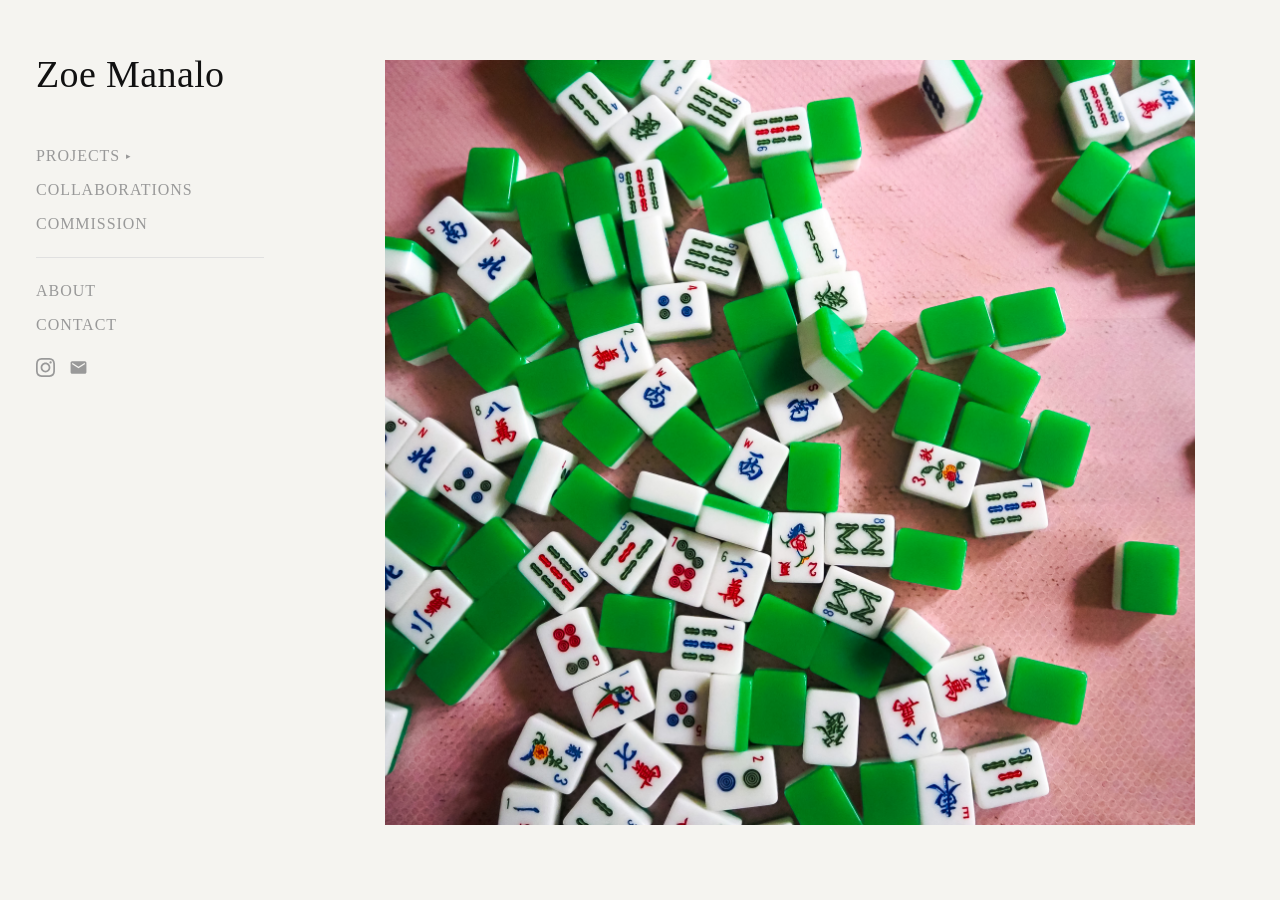
==== index.html @ c2b9b629 "initial commit" ====
<!DOCTYPE html>
<html lang="en">

<head>
  <meta charset="UTF-8">
  <meta name="viewport" content="width=device-width, initial-scale=1.0">
  <title>Zoe Manalo</title>
  <link rel="stylesheet" href="css/styles.css">
</head>

<body>

  <aside class="sidebar">
    <a href="index.html" class="logo">Zoe Manalo</a>
    <nav class="menu">
      <button class="menu-parent" onclick="toggleProjects(this)" aria-expanded="false">
        Projects <span class="menu-arrow">&#9656;</span>
      </button>
      <div class="menu-sub" id="projects-sub"></div>
      <a href="collaborations/index.html" class="menu-item top-item" id="nav-collaborations">Collaborations</a>
      <a href="commission/index.html" class="menu-item top-item" id="nav-commission">Commission</a>
      <div class="menu-divider"></div>
      <a href="about.html" class="menu-item">About</a>
      <a href="contact.html" class="menu-item">Contact</a>
      <div class="menu-icons">
        <a href="https://instagram.com/zoetmanalo" target="_blank" aria-label="Instagram"><svg xmlns="http://www.w3.org/2000/svg" viewBox="0 0 24 24" fill="currentColor" width="19" height="19"><path d="M12 2.163c3.204 0 3.584.012 4.85.07 3.252.148 4.771 1.691 4.919 4.919.058 1.265.069 1.645.069 4.849 0 3.205-.012 3.584-.069 4.849-.149 3.225-1.664 4.771-4.919 4.919-1.266.058-1.644.07-4.85.07-3.204 0-3.584-.012-4.849-.07-3.26-.149-4.771-1.699-4.919-4.92-.058-1.265-.07-1.644-.07-4.849 0-3.204.013-3.583.07-4.849.149-3.227 1.664-4.771 4.919-4.919 1.266-.057 1.645-.069 4.849-.069zm0-2.163c-3.259 0-3.667.014-4.947.072-4.358.2-6.78 2.618-6.98 6.98-.059 1.281-.073 1.689-.073 4.948 0 3.259.014 3.668.072 4.948.2 4.358 2.618 6.78 6.98 6.98 1.281.058 1.689.072 4.948.072 3.259 0 3.668-.014 4.948-.072 4.354-.2 6.782-2.618 6.979-6.98.059-1.28.073-1.689.073-4.948 0-3.259-.014-3.667-.072-4.947-.196-4.354-2.617-6.78-6.979-6.98-1.281-.059-1.69-.073-4.949-.073zm0 5.838c-3.403 0-6.162 2.759-6.162 6.162s2.759 6.163 6.162 6.163 6.162-2.759 6.162-6.163c0-3.403-2.759-6.162-6.162-6.162zm0 10.162c-2.209 0-4-1.79-4-4 0-2.209 1.791-4 4-4s4 1.791 4 4c0 2.21-1.791 4-4 4zm6.406-11.845c-.796 0-1.441.645-1.441 1.44s.645 1.44 1.441 1.44c.795 0 1.439-.645 1.439-1.44s-.644-1.44-1.439-1.44z"/></svg></a>
        <a href="mailto:zoetmanalo@gmail.com" aria-label="Email"><svg xmlns="http://www.w3.org/2000/svg" viewBox="0 0 24 24" fill="currentColor" width="19" height="19"><path d="M20 4H4c-1.1 0-2 .9-2 2v12c0 1.1.9 2 2 2h16c1.1 0 2-.9 2-2V6c0-1.1-.9-2-2-2zm0 4l-8 5-8-5V6l8 5 8-5v2z"/></svg></a>
      </div>
    </nav>
  </aside>
  <main class="page-content">

  <div class="home-hero">
    <a href="collaborations/viewer.html?project=pagitan&label=Pagitan">
      <img src="images/home/P9250158.jpg" alt="Pagitan">
    </a>
  </div>

    <!-- Pagitan Gallery -->
    <div class="grid" id="grid"></div>

  </main>


  <script src="/js/gallery.js"></script>
  <script src="/js/nav.js"></script>

  <script>
    loadGallery("pagitan");
  </script>

</body>
</html>
---- css/styles.css ----
/* =====================
   RESET & BASE
   ===================== */

*, *::before, *::after {
  margin: 0;
  padding: 0;
  box-sizing: border-box;
}

:root {
  --sidebar-width: 300px;
  --bg: #f5f4f0;
  --text: #111;
  --muted: #999;
  --font-display: 'Georgia', serif;
  --font-body: 'Georgia', serif;
}

html, body {
  height: 100%;
  background: var(--bg);
  color: var(--text);
  font-family: var(--font-body);
}

body { display: flex; }

/* =====================
   SIDEBAR
   ===================== */

.sidebar {
  position: fixed;
  top: 0;
  left: 0;
  width: var(--sidebar-width);
  height: 100vh;
  padding: 50px 36px;
  display: flex;
  flex-direction: column;
  z-index: 100;
  background: var(--bg);
}

.logo {
  font-family: var(--font-display);
  font-size: 38px;
  font-style: normal;
  text-decoration: none;
  color: var(--text);
  letter-spacing: 0.01em;
  line-height: 1.3;
  margin-bottom: 40px;
}

.logo:hover { color: #555; }

/* =====================
   MENU
   ===================== */

.menu {
  display: flex;
  flex-direction: column;
  align-items: flex-start;
}

.menu-parent {
  color: var(--muted);
  font-size: 16px;
  letter-spacing: 0.06em;
  text-transform: uppercase;
  transition: color 0.2s ease;
  line-height: 1.5;
  cursor: pointer;
  background: none;
  border: none;
  padding: 5px 0;
  font-family: var(--font-body);
  font-style: normal;
  display: flex;
  align-items: center;
  gap: 6px;
}

.menu-parent:hover,
.menu-parent.open { color: var(--text); }

.menu-arrow {
  font-size: 9px;
  transition: transform 0.2s ease;
}

.menu-parent.open .menu-arrow { transform: rotate(90deg); }

.menu-sub {
  display: flex;
  flex-direction: column;
  overflow: hidden;
  max-height: 0;
  opacity: 0;
  transition: max-height 0.3s ease, opacity 0.25s ease;
  padding-left: 12px;
  border-left: 1px solid #ddd;
  margin-left: 2px;
  width: 100%;
}

.menu-sub.open {
  max-height: 400px;
  opacity: 1;
  margin-top: 6px;
  margin-bottom: 6px;
}

.menu-item {
  text-decoration: none;
  color: var(--muted);
  font-size: 16px;
  letter-spacing: 0.06em;
  text-transform: uppercase;
  font-style: normal;
  transition: color 0.2s ease;
  line-height: 1.5;
  padding: 5px 0;
  display: block;
  width: 100%;
}

.menu-item:hover,
.menu-item.active { color: var(--text); }

.menu-divider {
  width: 100%;
  height: 1px;
  background: #e0e0e0;
  margin: 16px 0;
}

.menu-icons {
  display: flex;
  gap: 14px;
  margin-top: 16px;
  align-items: center;
}

.menu-icons a {
  color: var(--muted);
  transition: color 0.2s ease;
  display: flex;
  align-items: center;
  text-decoration: none;
}

.menu-icons a:hover { color: var(--text); }
.menu-icons svg { display: block; fill: currentColor; }

/* hamburger — hidden on desktop */
.hamburger {
  display: none;
  position: fixed;
  top: 20px;
  right: 20px;
  z-index: 200;
  background: none;
  border: none;
  cursor: pointer;
  padding: 8px;
  flex-direction: column;
  gap: 5px;
}

.hamburger span {
  display: block;
  width: 24px;
  height: 2px;
  background: var(--text);
  transition: all 0.3s ease;
}

.hamburger.open span:nth-child(1) { transform: rotate(45deg) translate(5px, 5px); }
.hamburger.open span:nth-child(2) { opacity: 0; }
.hamburger.open span:nth-child(3) { transform: rotate(-45deg) translate(5px, -5px); }

/* =====================
   MAIN VIEWER
   ===================== */

.main {
  margin-left: var(--sidebar-width);
  flex: 1;
  height: 100vh;
  display: flex;
  align-items: center;
  justify-content: center;
  position: relative;
}

.viewer {
  position: relative;
  width: 100%;
  height: 100%;
  display: flex;
  align-items: center;
  justify-content: center;
  padding: 40px 80px;
}

.viewer img {
  max-width: 100%;
  max-height: 100%;
  object-fit: contain;
  opacity: 0;
  transition: opacity 0.4s ease;
}

.viewer img.loaded { opacity: 1; }

.nav-prev,
.nav-next {
  position: fixed;
  top: 50%;
  transform: translateY(-50%);
  background: none;
  border: none;
  font-size: 22px;
  color: var(--muted);
  cursor: pointer;
  padding: 16px;
  z-index: 20;
}

.nav-prev { left: calc(var(--sidebar-width) + 8px); }
.nav-next { right: 16px; }
.nav-prev:hover,
.nav-next:hover { color: var(--text); }

.project-title-overlay {
  position: absolute;
  bottom: 20px;
  right: 40px;
  font-size: 11px;
  letter-spacing: 0.06em;
  text-transform: uppercase;
  font-style: normal;
  color: var(--muted);
  z-index: 20;
  pointer-events: none;
}

.group-label {
  position: absolute;
  bottom: 20px;
  left: 20px;
  font-size: 11px;
  letter-spacing: 0.1em;
  text-transform: uppercase;
  font-style: normal;
  color: var(--muted);
  pointer-events: none;
  z-index: 30;
  opacity: 0;
}

.group-label.visible { opacity: 1; }

/* =====================
   GRID PAGES
   ===================== */

.page-content {
  margin-left: var(--sidebar-width);
  width: calc(100vw - var(--sidebar-width));
  display: flex;
  flex-direction: column;
  align-items: center;
  padding: 60px 40px 80px;
}

.page-title {
  font-family: var(--font-display);
  font-size: 13px;
  font-style: normal;
  letter-spacing: 0.04em;
  color: var(--muted);
  text-transform: uppercase;
  margin-bottom: 40px;
}

.grid {
  display: grid;
  grid-template-columns: repeat(2, 1fr);
  gap: 30px;
  max-width: 1100px;
  width: 100%;
  margin: 0 auto;
}

.project { text-decoration: none; color: var(--text); }

.project img {
  width: 100%;
  height: 60vh;
  object-fit: cover;
}

.project-label {
  font-size: 13px;
  letter-spacing: 0.05em;
  text-transform: uppercase;
  font-style: normal;
  color: var(--muted);
  margin-top: 12px;
}

/* =====================
   ABOUT + CONTACT
   ===================== */

.text-content {
  margin-left: var(--sidebar-width);
  padding: 80px 100px 120px 120px;
  width: calc(100vw - var(--sidebar-width));
  min-height: 100vh;
}

/* =====================
   ABOUT LAYOUT
   ===================== */

.about-row {
  display: flex;
  align-items: flex-start;
  gap: 80px;
  margin-bottom: 50px;
  width: 100%;
}

.about-photo-wrap {
  flex: 0 0 420px;
  padding-top: 120px;
}

.about-photo {
  width: 420px;
  height: auto;
  display: block;
  margin-left: 100px;
}

.about-text {
  flex: 1;
  max-width: 500px;
}

.about-text h1 {
  font-family: var(--font-display);
  font-size: 48px;
  font-style: normal;
  font-weight: normal;
  margin-bottom: 16px;
}

.about-text hr {
  border: none;
  border-top: 1px solid #ddd;
  margin-bottom: 28px;
  width: 225%;
}

.about-text p {
  font-size: 20px;
  font-style: normal;
  line-height: 1.75;
  margin-bottom: 18px;
}

.about-text h3 {
  font-family: var(--font-display);
  font-size: 20px;
  font-style: normal;
  font-weight: normal;
  margin-top: 28px;
  margin-bottom: 10px;
}

/* =====================
   PRESS SECTION
   ===================== */

.press-section {
  padding-top: 80px;
  padding-bottom: 100px;
  width: 100%;
}

.press-section h3 {
  font-family: var(--font-display);
  font-size: 20px;
  font-style: normal;
  font-weight: normal;
}

.press-row {
  display: flex;
  align-items: flex-start;
  gap: 40px;
  width: 91%;
  padding-top: 35px;
  margin-top: 30px;
}

.press-text { max-width: 720px; }

.press-text p {
  font-size: 20px;
  font-style: normal;
  line-height: 1.7;
}

.press-photo img {
  width: 800px;
  height: auto;
  display: block;
  margin-left: 100px;
}

/* =====================
   CONTACT PAGE
   ===================== */

  .page-heading {
  font-family: var(--font-display);
  font-size: 48px;
  font-style: normal;
  font-weight: normal;
  border-bottom: 1px solid #ddd;
  padding-bottom: 30px;
  margin-bottom: 10px;
}

.contact-item { 
  margin-top: 5px;
  margin-bottom: 30px; 
}

.contact-label {
  font-size: 12px;
  letter-spacing: 0.12em;
  text-transform: uppercase;
  font-style: normal;
  color: var(--muted);
  display: block;
  margin-bottom: 6px;
}

.contact-value {
  font-size: 24px;
  font-style: normal;
  text-decoration: none;
  color: var(--text);
}

.contact-value:hover { color: #666; }

/* =====================
   HOME HERO
   ===================== */

.home-hero {
  width: 90%;
  margin: 0 auto 80px auto;
}

.home-hero a { display: block; }

.home-hero img {
  width: 100%;
  height: 85vh;
  object-fit: cover;
  display: block;
  transition: transform 0.6s ease;
}

.home-hero:hover img { transform: scale(1.02); }

/* =====================
   TABLET — iPad (768px–1024px)
   ===================== */

@media (max-width: 1024px) and (min-width: 768px) {
  :root { --sidebar-width: 240px; }

  .logo { font-size: 28px; }

  .page-content { padding: 50px 30px 60px; }

  .grid {
    grid-template-columns: repeat(2, 1fr);
    gap: 20px;
  }

  .project img { height: 40vh; }

  .text-content { padding: 60px 60px 80px 60px; }

  .about-row { gap: 40px; }

  .about-photo-wrap {
    flex: 0 0 280px;
    padding-top: 80px;
  }

  .about-photo {
    width: 280px;
    margin-left: 0;
  }

  .about-text hr { width: 160%; }

  .press-photo img {
    width: 400px;
    margin-left: 0;
  }

  .home-hero { width: 100%; }
  .home-hero img { height: 70vh; }
}

/* =====================
   MOBILE — iPhone + Android (< 768px)
   ===================== */

@media (max-width: 767px) {

  body { flex-direction: column; }

  /* Show hamburger */
  .hamburger { display: flex; }

  /* Sidebar becomes full-screen overlay */
  .sidebar {
    position: fixed;
    top: 0;
    left: 0;
    width: 100%;
    height: 100vh;
    padding: 60px 36px 40px;
    transform: translateX(-100%);
    transition: transform 0.3s ease;
    overflow-y: auto;
    z-index: 150;
  }

  .sidebar.mobile-open {
    transform: translateX(0);
  }

  .logo { font-size: 28px; margin-bottom: 30px; }

.mobile-topbar {
  display: flex;
  align-items: center;
  justify-content: space-between;
  padding: 20px 24px;
  position: fixed;
  top: 0;
  left: 0;
  width: 100%;
  background: var(--bg);
  z-index: 99;
  border-bottom: 1px solid #eee;
}

.mobile-logo {
  font-family: var(--font-display);
  font-size: 22px;
  text-decoration: none;
  color: var(--text);
}

  /* Main content — full width, pushed down from topbar */
  .main,
  .page-content,
  .text-content {
    margin-left: 0;
    width: 100%;
    padding-top: 70px;
  }

  .main {
    height: calc(100vh - 60px);
    padding-top: 60px;
  }

  .viewer { padding: 20px; }

  .nav-prev { left: 8px; }
  .nav-next { right: 8px; }

  /* Grid — single column */
  .grid {
    grid-template-columns: 1fr;
    gap: 24px;
  }

  .project img { height: 50vw; }

  .page-content { padding: 70px 20px 60px; }

  /* About — stack vertically */
  .text-content { padding: 70px 24px 60px; }

  .about-row {
    flex-direction: column;
    gap: 30px;
    margin-bottom: 40px;
  }

  .about-photo-wrap {
    flex: none;
    width: 100%;
    padding-top: 0;
  }

  .about-photo {
    width: 100%;
    margin-left: 0;
  }

  .about-text {
    max-width: 100%;
  }

  .about-text h1 { font-size: 32px; }
  .about-text h3 { font-size: 18px; }
  .about-text p  { font-size: 17px; }
  .about-text hr { width: 100%; }

  /* Press */
  .press-row {
    flex-direction: column;
    gap: 24px;
    width: 100%;
  }

  .press-photo img {
    width: 100%;
    margin-left: 0;
  }

  .press-text { max-width: 100%; }
  .press-text p { font-size: 17px; }

  /* Contact */
  .contact-value { font-size: 20px; }

  /* Hero */
  .home-hero { width: 100%; margin-bottom: 40px; }
  .home-hero img { height: 50vh; }

  /* Viewer title */
  .project-title-overlay {
    bottom: 10px;
    right: 16px;
    font-size: 10px;
  }
}
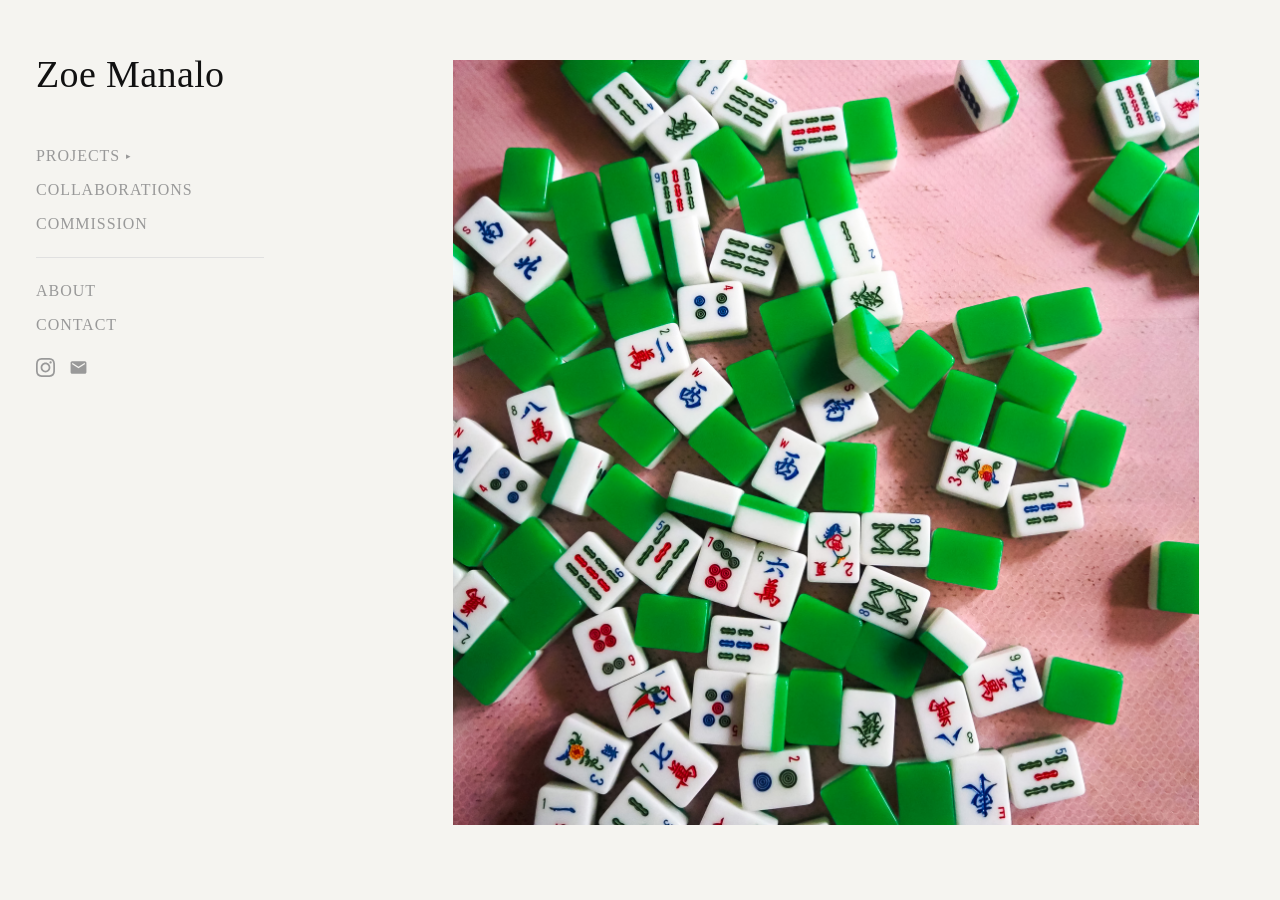
==== commit 189091c7: "update homepage layout" ====
--- a/index.html
+++ b/index.html
@@ -8,7 +8,12 @@
   <link rel="stylesheet" href="css/styles.css">
 </head>
 
+
 <body>
+
+  <div class="mobile-topbar">
+    <a href="/" class="mobile-logo">Zoe Manalo</a>
+  </div>
 
   <aside class="sidebar">
     <a href="index.html" class="logo">Zoe Manalo</a>
@@ -45,9 +50,6 @@
   <script src="/js/gallery.js"></script>
   <script src="/js/nav.js"></script>
 
-  <script>
-    loadGallery("pagitan");
-  </script>
 
 </body>
 </html>
--- a/css/styles.css
+++ b/css/styles.css
@@ -561,6 +561,7 @@
 
 .mobile-topbar {
   display: flex;
+  background-color: red;
   align-items: center;
   justify-content: space-between;
   padding: 20px 24px;
@@ -591,7 +592,6 @@
 
   .main {
     height: calc(100vh - 60px);
-    padding-top: 60px;
   }
 
   .viewer { padding: 20px; }
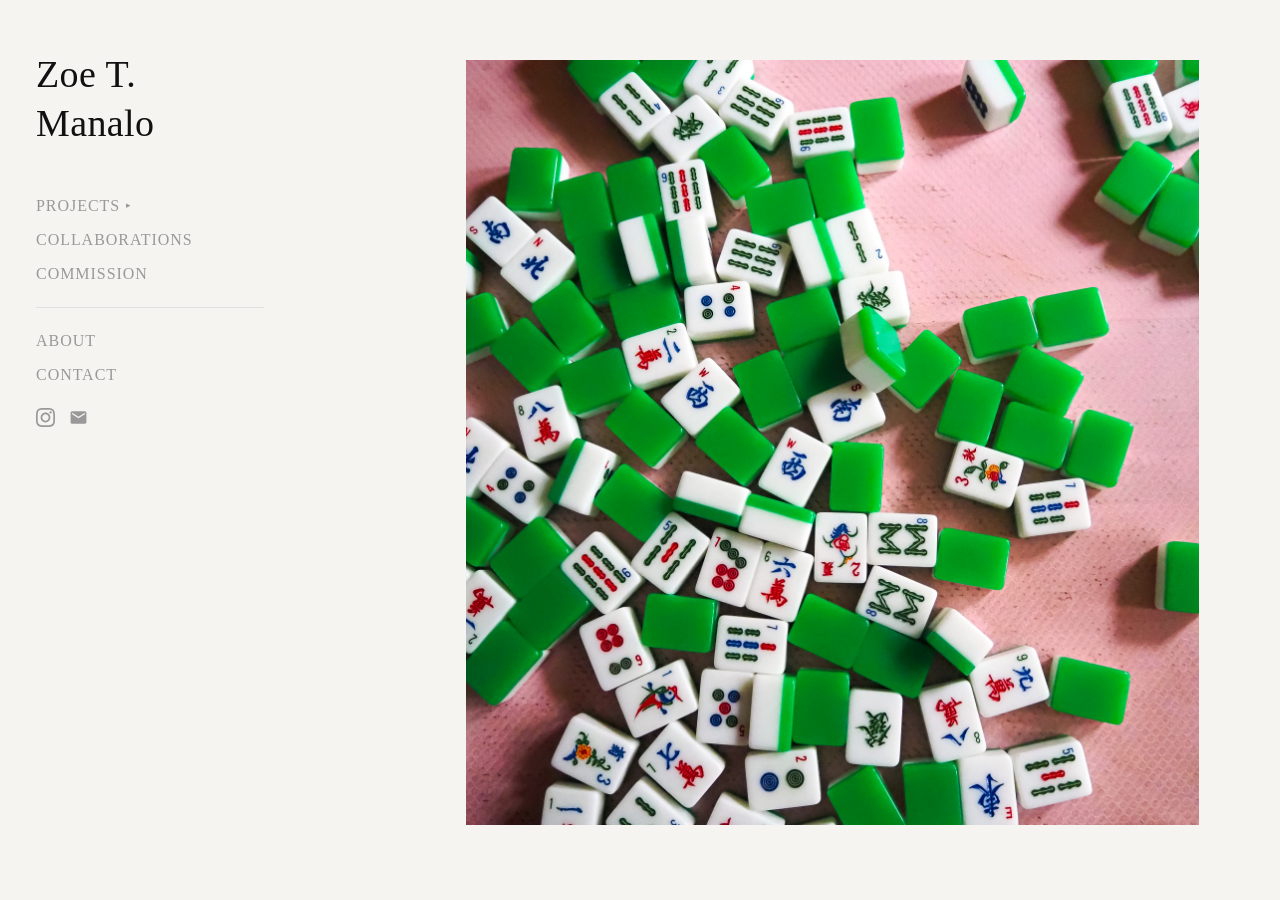
==== commit c01ff885: "update Logo" ====
--- a/index.html
+++ b/index.html
@@ -12,11 +12,11 @@
 <body>
 
   <div class="mobile-topbar">
-    <a href="/" class="mobile-logo">Zoe Manalo</a>
+    <a href="/" class="mobile-logo">Zoe T. Manalo</a>
   </div>
 
   <aside class="sidebar">
-    <a href="index.html" class="logo">Zoe Manalo</a>
+    <a href="index.html" class="logo">Zoe T. Manalo</a>
     <nav class="menu">
       <button class="menu-parent" onclick="toggleProjects(this)" aria-expanded="false">
         Projects <span class="menu-arrow">&#9656;</span>
